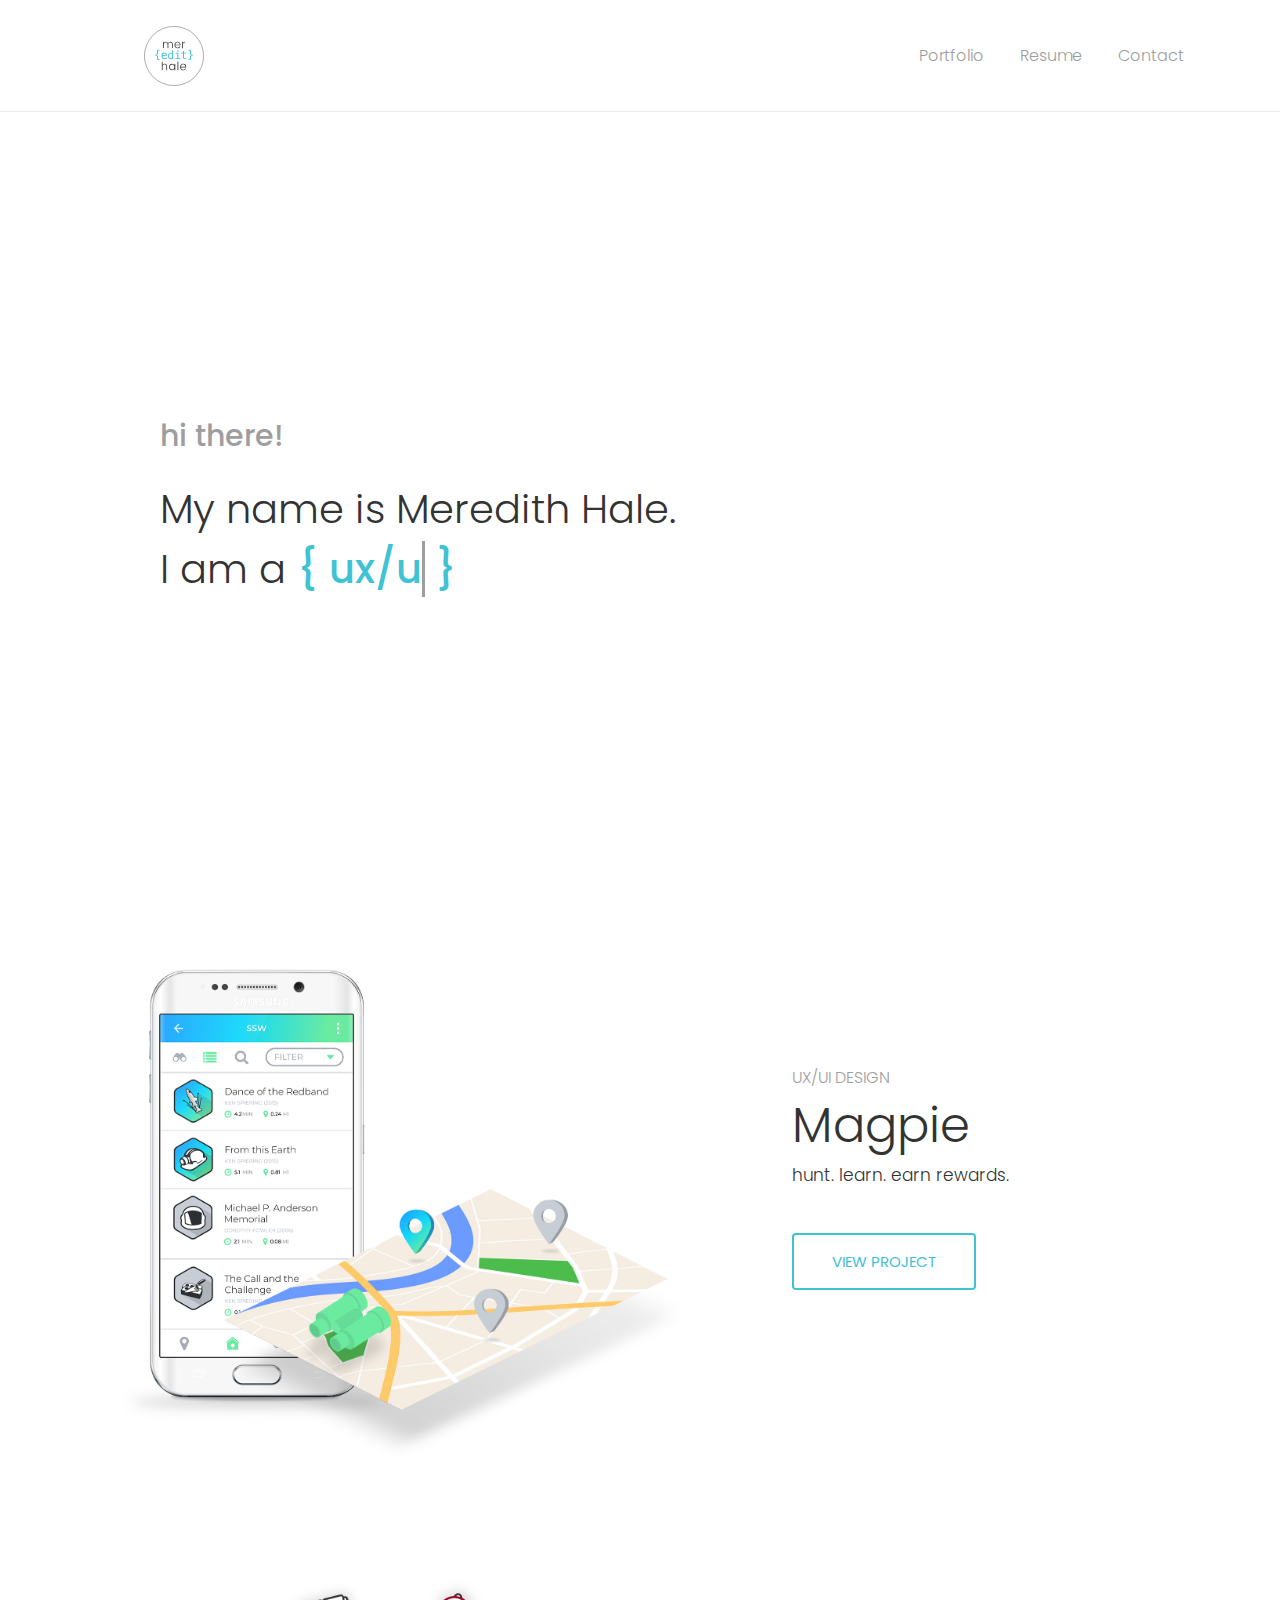
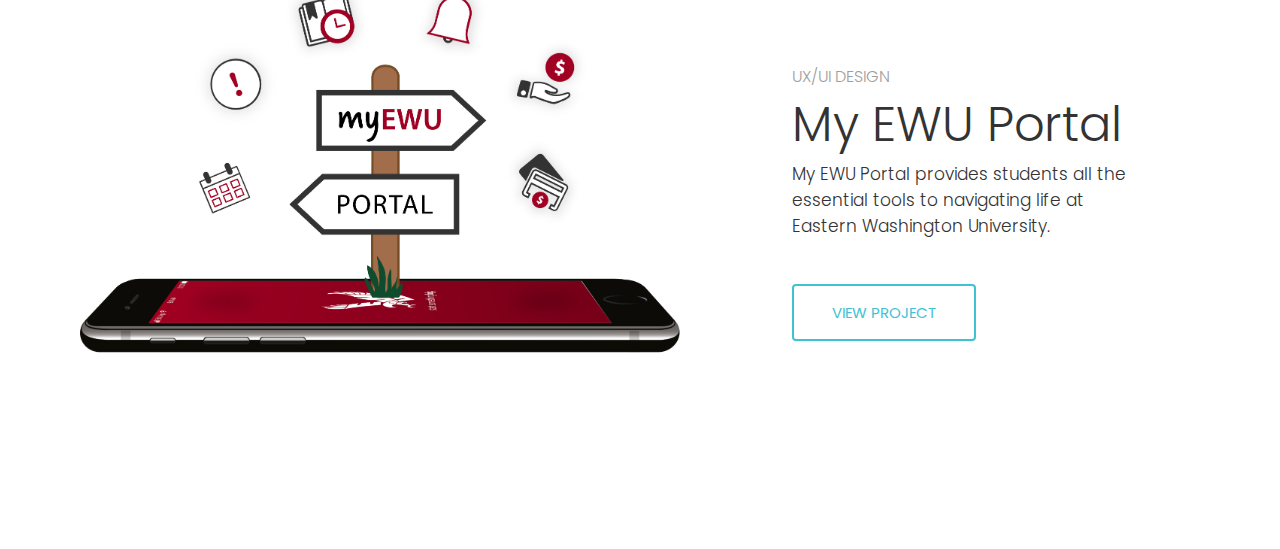
==== index.html @ f351dbab "New Files Added" ====
<!DOCTYPE html>
<html lang="en">
<head>
    <meta charset="UTF-8">
    <title>Meredith Hale</title>
    <!-- Stylesheets -->
    <link rel="stylesheet" href="css/styles.css">
    <!-- Jquery -->    
    <script src="https://cdnjs.cloudflare.com/ajax/libs/jquery/3.1.0/jquery.min.js"></script>
    </head>

<body>

<header>
  <nav>
    <a href="index.html"><img src="img/logo6.svg" alt="" id="logo"></a>    
        <ul>
            <li><a href="#magpie">Portfolio</a></li>
            <li><a href="img/Meredith-Hale-Resume.pdf">Resume</a></li>
            <li><a href="mailto:meredithhale@halehome.com">Contact</a></li>
        </ul>
    </nav>
</header>

<section class="hero">
    <h3>hi there!</h3>
    <h2>My name is Meredith Hale.</h2>
    <h1>I am a <span>{</span>
  <span
     class="txt-rotate"
     data-period="2000"
     data-rotate='[ "ux/ui designer", "storyteller", "researcher" ]'></span> <span>}</span>
</h1>

<!--<a href="#scroll" class="button" id="scroll">VIEW PORTFOLIO</a> -->
</section>
<!-- In progress 
<div href="#projects" class="project-1">
<a href=""><img src="img/ss-mockup.png" width="600" alt="" id="magpie" ></a>
<div class="project-one">
    <div class="project-type">UX/UI DESIGN</div>
    <div class="project">Say Studio</div>
    <div class="description">A content management system that supported the app SAY.</div>
    <a href="say-studio.html" class="button">VIEW PROJECT</a>
    </div>
</div>
-->
<div href="projects" class="project-1">
<a href=""><img src="img/magpie.png" width="600" alt="" ></a>
<div class="project-one">
    <div class="project-type">UX/UI DESIGN</div>
    <div class="project">Magpie</div>
    <div class="description">hunt. learn. earn rewards.</div>
    <a href="magpie.html" class="button">VIEW PROJECT</a>
    </div>
</div>

<div class="projects">
<a href=""><img src="img/myewu-portal-project2.png" width="600" alt="" ></a>
<div class="project-one">
    <div class="project-type">UX/UI DESIGN</div>
    <div class="project">My EWU Portal</div>
    <div class="description">My EWU Portal provides students all the essential tools to navigating life at Eastern Washington University.</div>
    <a href="ewu.html" class="button">VIEW PROJECT</a>
    </div>
</div>


<script src="scripts.js"></script>
</body>
</html>
---- css/styles.css ----
@import url('https://fonts.googleapis.com/css?family=Poppins');
@import url('https://fonts.googleapis.com/css?family=Poppins:200,300,400,500');




body,
html {
    display: block;
    margin: 0px;
    padding: 0px;
    height: 100%;}


body {
    background-color: #ffffff;
    font-family: 'Poppins', sans-serif;
    margin: 0px;}


* {
    box-sizing: border-box;}


nav {
    background: #ffffff;
    display: flex;
    justify-content: space-between;
    align-items: center;
    padding: 10px 1em;
    position: fixed;
    top: 0;
    width: 100%;
    border-bottom-style: solid;
    border-bottom-width: thin;
    border-bottom-color: #ebebeb;}


nav ul {
    margin-right: 5em;}


nav ul li {
    display: inline-block;}


nav ul a {
    margin-left: 2em;
    color: #9E9E9E;
    display: inline-block;
    text-decoration: none;
    font-size: 16px;
    font-weight: 300;}


nav #logo {
    width: 60px;
    height: 60px;
    margin-bottom: .5em;
    margin-top: 1em;
    margin-left: 8em;}


a, a:visited {
    color: #9E9E9E;
    font-weight: 300;
    transition: all .2s ease-out;}


a:hover,
a:focus {
    color: #40C2D5; }


.hero {
    display: flex;
    flex-flow: column;
    justify-content: center;
    align-items: left;
    height: 100%;
    padding-top: 7em;
    padding-left: 10em; }


.projects {
    margin: 0px;
    padding-bottom:7em;
    padding-left:5em;
    display: flex;
    align-items: center;
    justify-content: left;} 
    /*display: flex;
    flex-wrap: wrap;
    margin-top: 4em;
    margin-bottom: 4em;}*/

.project-1 {
    margin: 0px;
    padding-bottom:7em;
    padding-left:5em;
    display: flex;
    align-items: center;
    justify-content: left;} 
    /*display: flex;
    flex-wrap: wrap;
    margin-top: 4em;
    margin-bottom: 4em;}*/


.project-one {
    padding-left:7em;
    max-width: 450px;}

#magpie {
    padding-top:7em;
}

.demo a {
  position: absolute;
  bottom: 20px;
  left: 50%;
  z-index: 2;
  display: inline-block;
  -webkit-transform: translate(0, -50%);
  transform: translate(0, -50%);
  color: #fff;
  font : normal 400 20px/1 'Josefin Sans', sans-serif;
  letter-spacing: .1em;
  text-decoration: none;
  transition: opacity .3s;
}
.demo a:hover {
  opacity: .5;
}



/***** TYPOGRAPHY *****/


h1 {
    font-size: 40px;
    font-weight: 300;
    margin-bottom: 0px;
    margin-top: 0px;
    color: #333333;}


h2 {
    font-family: 'Poppins', sans-serif;
    font-size: 40px;
    font-weight: 300;
    margin-bottom: 0px;
    margin-top: .5em;
    color: #333333;}


h3 {
    font-size: 30px;
    font-weight: 500;
    margin-bottom: 0px;
    margin-top: 0px;
    color: #9E9E9E;}


span {
  color: #40C2D5;
  font-weight: 500;}


.project-type {
    font-family: 'Poppins', sans-serif; 
    font-size: 16px;
    font-weight: 300;
    color: #9E9E9E;
    }

.project {
    font-family: 'Poppins', sans-serif;
    font-size: 3em;
    font-weight: 300;
    color: #333333;}

.description {
    font-family: 'Poppins', sans-serif;
    font-size: 17px;
    font-weight: 300;
    color: #333333;}

.button {
  margin-top: 3em;
  padding: 1em 2.5em;
  text-align: center;
  text-decoration: none;
  color: #40C2D5;
  border-radius: 4px;
  border: 2px solid #40C2D5;
  font-size: 15px;
  font-weight: 400;
  display: inline-block;
  transition: all 0.2s ease-in-out;
    overflow: hidden;}
    
   .button:hover {
    background-color: #40C2D5;
    color: #fff;
  }

a.button {
    color: #40C2D5;
}



/*.button {
  margin-top: 3em;
  padding: 1em 2.5em;
  text-align: center;
  text-decoration: none;
  color: #40C2D5;
  border-radius: 4px;
  border: 2px solid #40C2D5;
  font-size: 15px;
  font-weight: 400;
  display: inline-block;
  transition: all 0.2s ease-in-out;
    overflow: hidden;} */
    
/*&:before {
    color: #40C2D5;
    content: "";
    background-color: #40C2D5;
    height: 100%;
    width: em;
    display: inline-block;
    position: absolute;
    top: 0;
    left: -4.5em;
    transform: skewX(-45deg) translateX(0);
    transition: none;
  }
  &:hover {
    background-color: #40C2D5;
    color: #fff;
    
  }
}*/
/******************** SAY STUDIO PAGE ********************/

.h7 {
    margin-bottom: 3px;
    text-transform: uppercase;
    font-family: 'Poppins', sans-serif;
    font-size: 17px;
    font-weight: 500;
    color: #00C4D4}

/******************** MAGPIE PAGE ********************/


/****** About Mapgie ******/




.about-wrapper {
    margin: 0px;
    padding-top: 8em;
    display: flex;
    align-items: center;
    justify-content: center;}


.about {
   max-width: 450px;
   padding-left: 3em;}


.project-name {
    margin-bottom:10px;
    font-family: 'Poppins', sans-serif;
    font-size: 2em;
    font-weight: 400;
    color: #333333;}


.project-summary {
    font-family: 'Poppins', sans-serif;
    font-size: 14px;
    font-weight: 300;
    color: #333333;}
    
 



/****** Project Overview ******/

.column {
    max-width: 450px;
    padding-left: 3em;}


.overview-wrapper {
    margin: 0px;
    padding-top: 5em;
    padding-bottom: 5em;
    display: flex;
    align-items: flex-start;
    justify-content: center;}


.project-overview {
    text-transform: uppercase;
    margin: 0px;
    padding-top: 5em;
    display: flex;
    align-items: center;
    justify-content: center;
    font-family: 'Poppins', sans-serif;
    font-size: 24px;
    font-weight: 500;
    color: #333333;}


.problem {
    margin: 0px;
    display: flex;
    align-items: center;
    justify-content: left;
    font-family: 'Poppins', sans-serif;
    font-size: 1.2em;
    font-weight: 400;
    color: #333333;}




/****** Team ******/

.column-1 {
    max-width: 350px;
    padding-left: 4em;
    margin-top: 36px;}


.h4 {
    margin-bottom:3px;
    display: flex;
    align-items: center;
    justify-content: left;
    font-family: 'Poppins', sans-serif;
    font-size: 17px;
    font-weight: 500;
    color: #333333;}


.h5 {
    width: 450px;
    margin-bottom:16px;
    display: flex;
    align-items: center;
    justify-content: left;
    font-family: 'Poppins', sans-serif;
    font-size: 24px;
    font-weight: 500;
    color: #333333;}

.h6 {
    margin-bottom: 3px;
    text-transform: uppercase;
    font-family: 'Poppins', sans-serif;
    font-size: 17px;
    font-weight: 500;
    color: #1FA2FF}


.list-1 {
    font-family: 'Poppins', sans-serif;
    font-size: 13px;
    font-weight: 300;
    color: #333333;}


.initial-wrapper {
    margin: 0px;
    padding-left:5em;
    padding-right:5em;
    padding-top: 5em;
    display: flex;
    align-items: flex-start;
    justify-content: center;}


.initial-analysis {
    max-width:385px;
}


.list-2 {
    margin-bottom: 1em;
    line-height: 28px;
    font-family: 'Poppins', sans-serif;
    font-size: 15px;
    font-weight: 300;
    color: #333333;}

.question {
    margin-top: 1em;
    margin-bottom: 1em;
    line-height: 28px;
    font-family: 'Poppins', sans-serif;
    font-size: 15px;
    font-weight: 300;
    font-style: italic;
    color: #333333;}


.visual-design {
    margin-bottom: 25px;
    font-family: 'Poppins', sans-serif;
    font-size: 13px;
    font-weight: 300;
    color: #333333;}


.project-analysis {
    padding-bottom:.5em;
    margin: 0px;
    display: flex;
    align-items: flex-start;
    justify-content: flex-start;
    font-family: 'Poppins', sans-serif;
    font-size: 2em;
    font-weight: 400;
    color: #333333;}


.list-wrapper {
     margin-bottom: 24px;
}


.vdi-wrapper {
    margin: 0px;
    padding-top: 5em;
    padding-bottom: 5em;
    display: flex;
    align-items: flex-start;
    justify-content: center;}

.vdi {
    max-width: 370px;
    margin-right: 5em;}

.ia {
    max-width: 600px;}


.ux-wrapper {
    margin: 0px;
    padding-top: 5em;
    padding-bottom: 5em;
    display: flex;
    align-items: center;
    justify-content: center;}

.uxi {
    max-width: 350px;
    margin-left: 3em;}


.ux-design {
    margin-bottom: 25px;
    font-family: 'Poppins', sans-serif;
    font-size: 14px;
    font-weight: 300;
    color: #333333;}


.fc-wrapper {
    margin: 0px;
    padding-bottom: 5em;
    padding-top: 1.5em;
    padding-left: 12em;
    display: flex;
    align-items: flex-start;
    justify-content: flex-start;}

img.flow-chart {
    margin-left: 3em;
    box-shadow: 0px 0px 16px -1px rgba(0,0,0,0.29);}


.ia-wrapper {
    margin: 0px;
    padding-top: 5em;
    padding-left: 12em;
    display: flex;
    align-items: flex-start;
    justify-content: flex-start;}

.ia-chart {
    max-width: 700px;}

.ideation {
    max-width: 500px;}







/******************** EWU APP PAGE ********************/

#intro-img {
    padding-top:3em;
}


.h6-2 {
    margin-bottom: 3px;
    text-transform: uppercase;
    font-family: 'Poppins', sans-serif;
    font-size: 17px;
    font-weight: 500;
    color: #a10022}


.steps {
    margin-bottom: 1em;
    line-height: 28px;
    font-family: 'Poppins', sans-serif;
    font-size: 15px;
    font-weight: 300;
    color: #333333;}


.steps-wrapper {
    max-width: 320px;}

.am-wrapper {
    padding-top: 5em;
    padding-bottom: 3em;
    margin: 0px;
    display: flex;
    align-items: flex-start;
    justify-content: center;}

.persona-wrapper {
    padding-top: 5em;
    padding-bottom: 3em;
    margin: 0px;
    display: flex;
    align-items: flex-start;
    justify-content: center;}


.center-img {
    padding-bottom: 5em;
    display: flex;
    align-items: flex-start;
    justify-content: center;
    }

.step-2 {
    max-width: 320px;
    margin-top: 5.4em;
    margin-left: 1.5em;
}
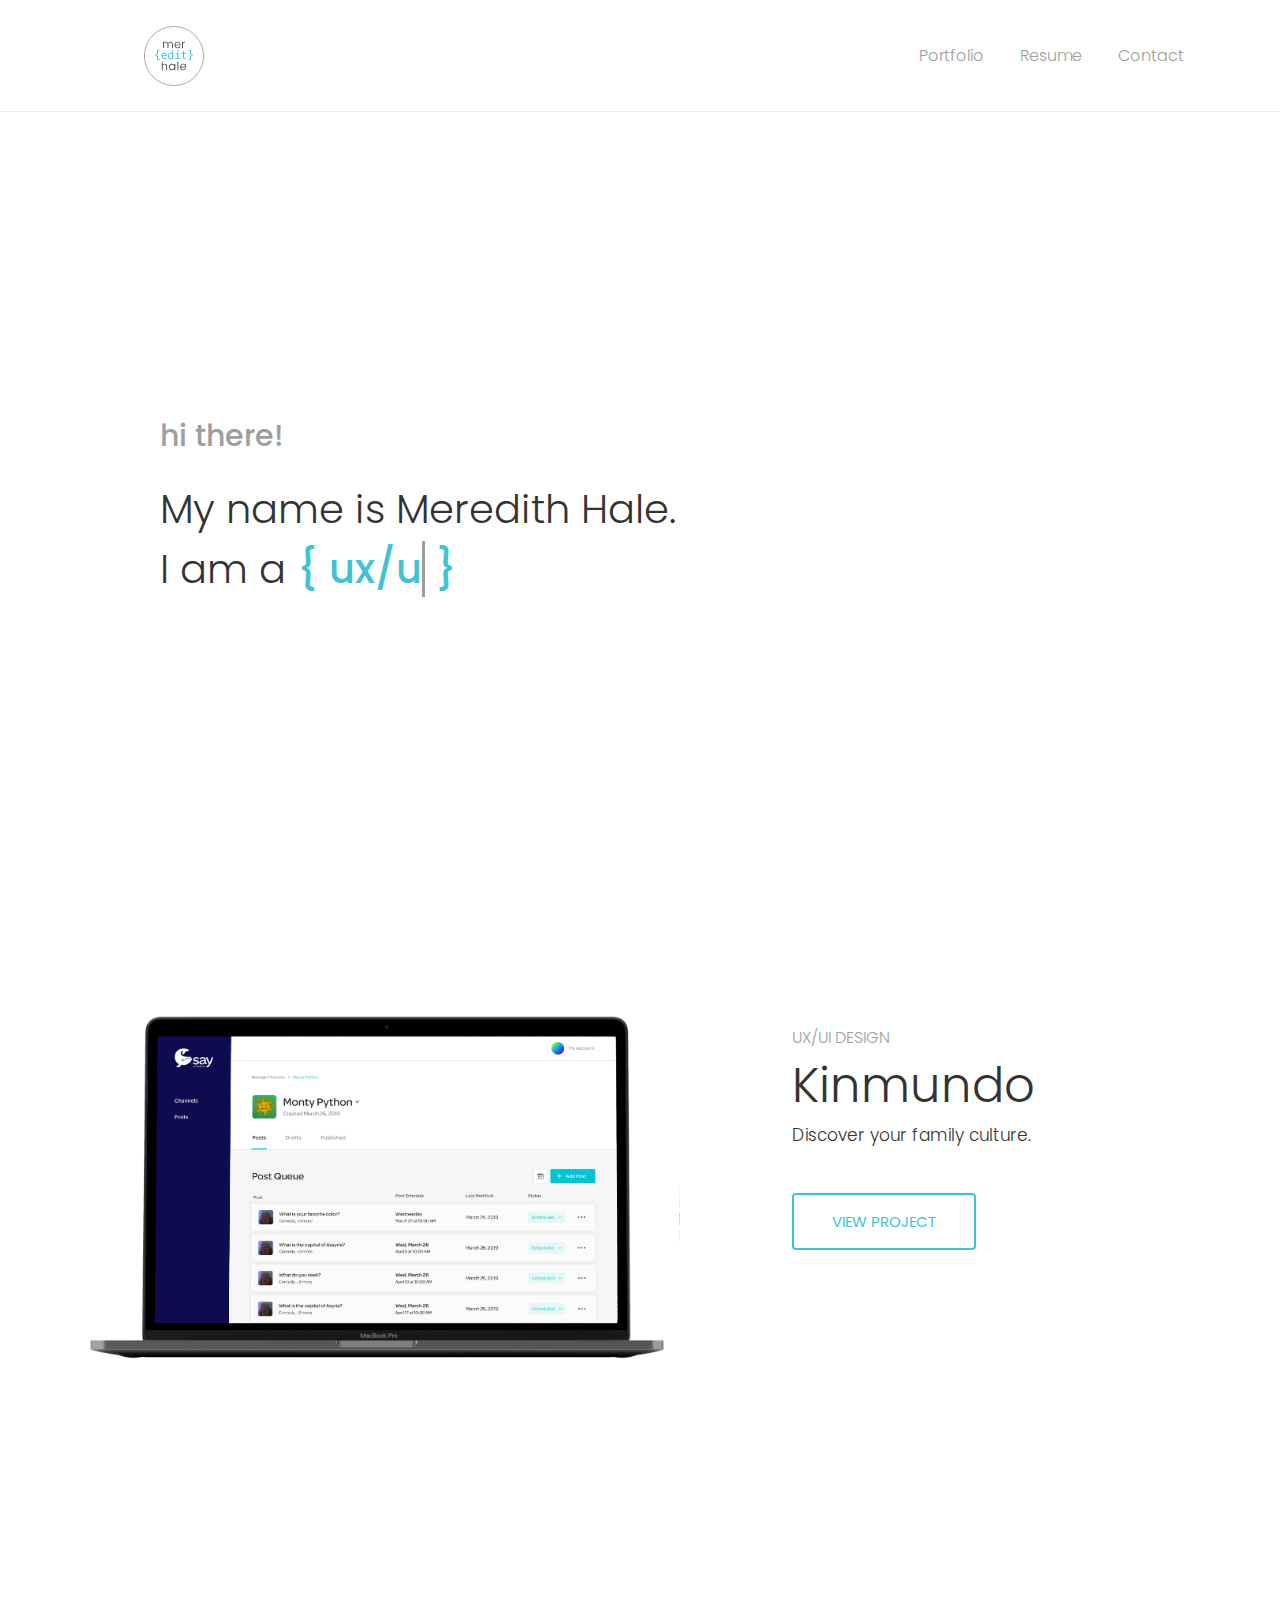
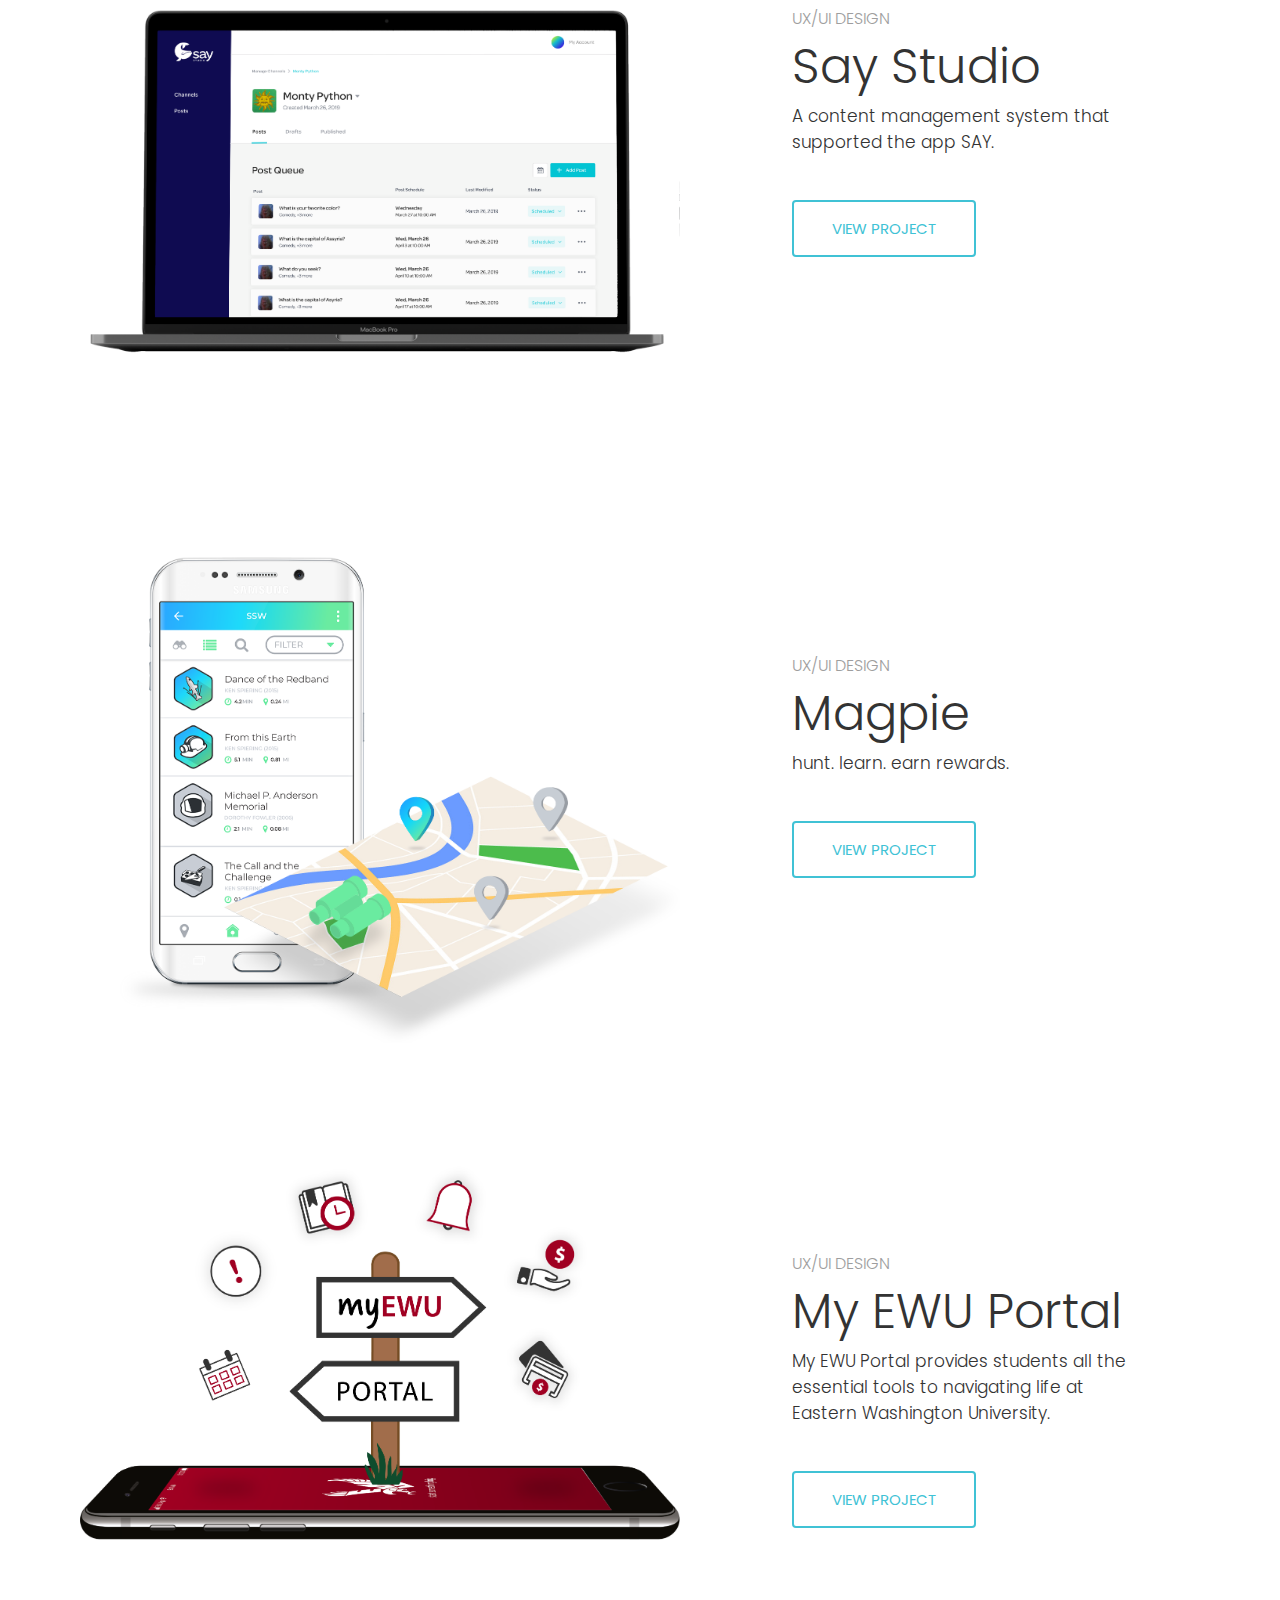
==== commit d56e710e: "Testing" ====
--- a/index.html
+++ b/index.html
@@ -34,7 +34,17 @@
 
 <!--<a href="#scroll" class="button" id="scroll">VIEW PORTFOLIO</a> -->
 </section>
-<!-- In progress 
+
+<div href="#projects" class="project-1">
+<a href=""><img src="img/ss-mockup.png" width="600" alt="" id="magpie" ></a>
+<div class="project-one">
+    <div class="project-type">UX/UI DESIGN</div>
+    <div class="project">Kinmundo</div>
+    <div class="description">Discover your family culture.</div>
+    <a href="say-studio.html" class="button">VIEW PROJECT</a>
+    </div>
+</div> 
+   
 <div href="#projects" class="project-1">
 <a href=""><img src="img/ss-mockup.png" width="600" alt="" id="magpie" ></a>
 <div class="project-one">
@@ -44,7 +54,7 @@
     <a href="say-studio.html" class="button">VIEW PROJECT</a>
     </div>
 </div>
--->
+
 <div href="projects" class="project-1">
 <a href=""><img src="img/magpie.png" width="600" alt="" ></a>
 <div class="project-one">
@@ -66,7 +76,7 @@
 </div>
 
 
-<script src="scripts.js"></script>
+<script src="/js/scripts.js"></script>
 </body>
 </html>
     --- a/css/styles.css
+++ b/css/styles.css
@@ -59,6 +59,30 @@
     margin-bottom: .5em;
     margin-top: 1em;
     margin-left: 8em;}
+
+.pace {
+  -webkit-pointer-events: none;
+  pointer-events: none;
+
+  -webkit-user-select: none;
+  -moz-user-select: none;
+  user-select: none;
+}
+
+.pace-inactive {
+  display: none;
+}
+
+.pace .pace-progress {
+  background: #40C2D5;
+  position: fixed;
+  z-index: 2000;
+  top: 0;
+  right: 100%;
+  width: 100%;
+  height: 2px;
+}
+
 
 
 a, a:visited {
@@ -568,4 +592,9 @@
     max-width: 320px;
     margin-top: 5.4em;
     margin-left: 1.5em;
-}+}
+
+
+/******************** CAROUSEL SLIDER ********************/
+
+
